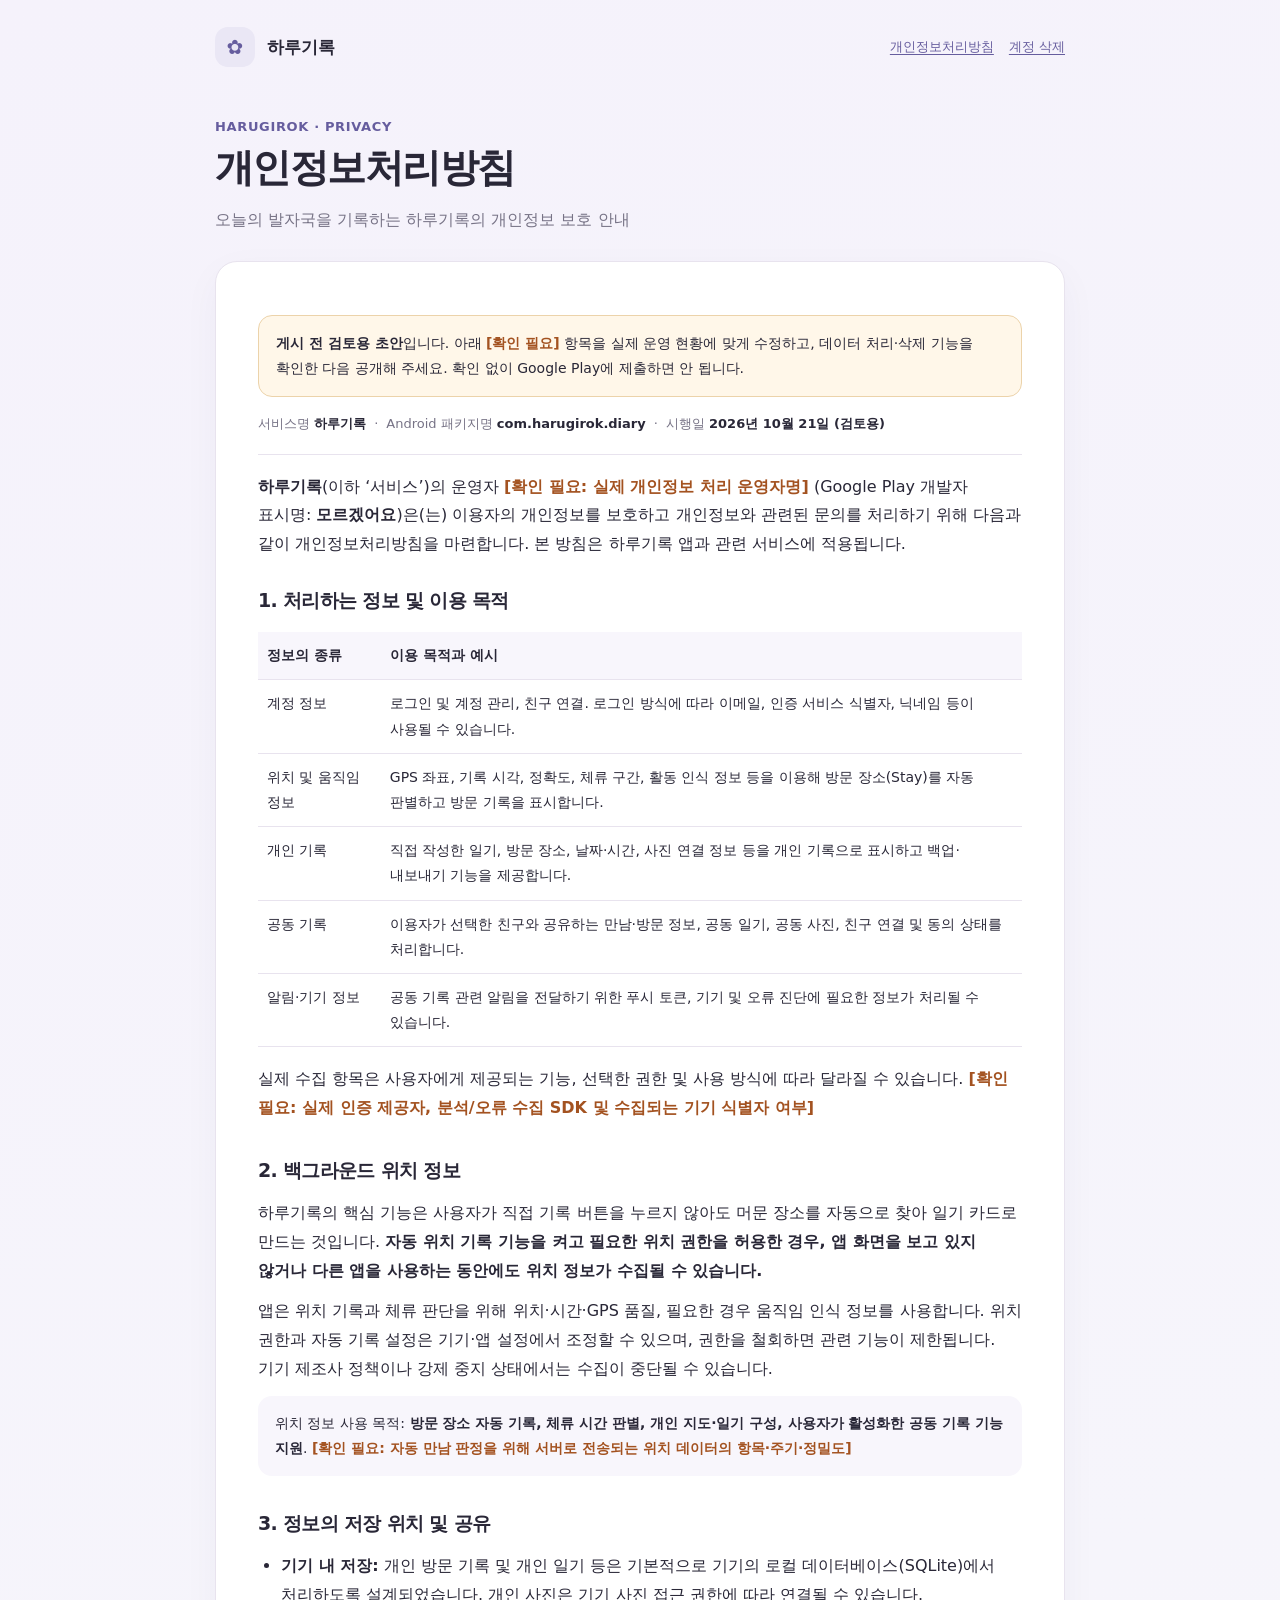
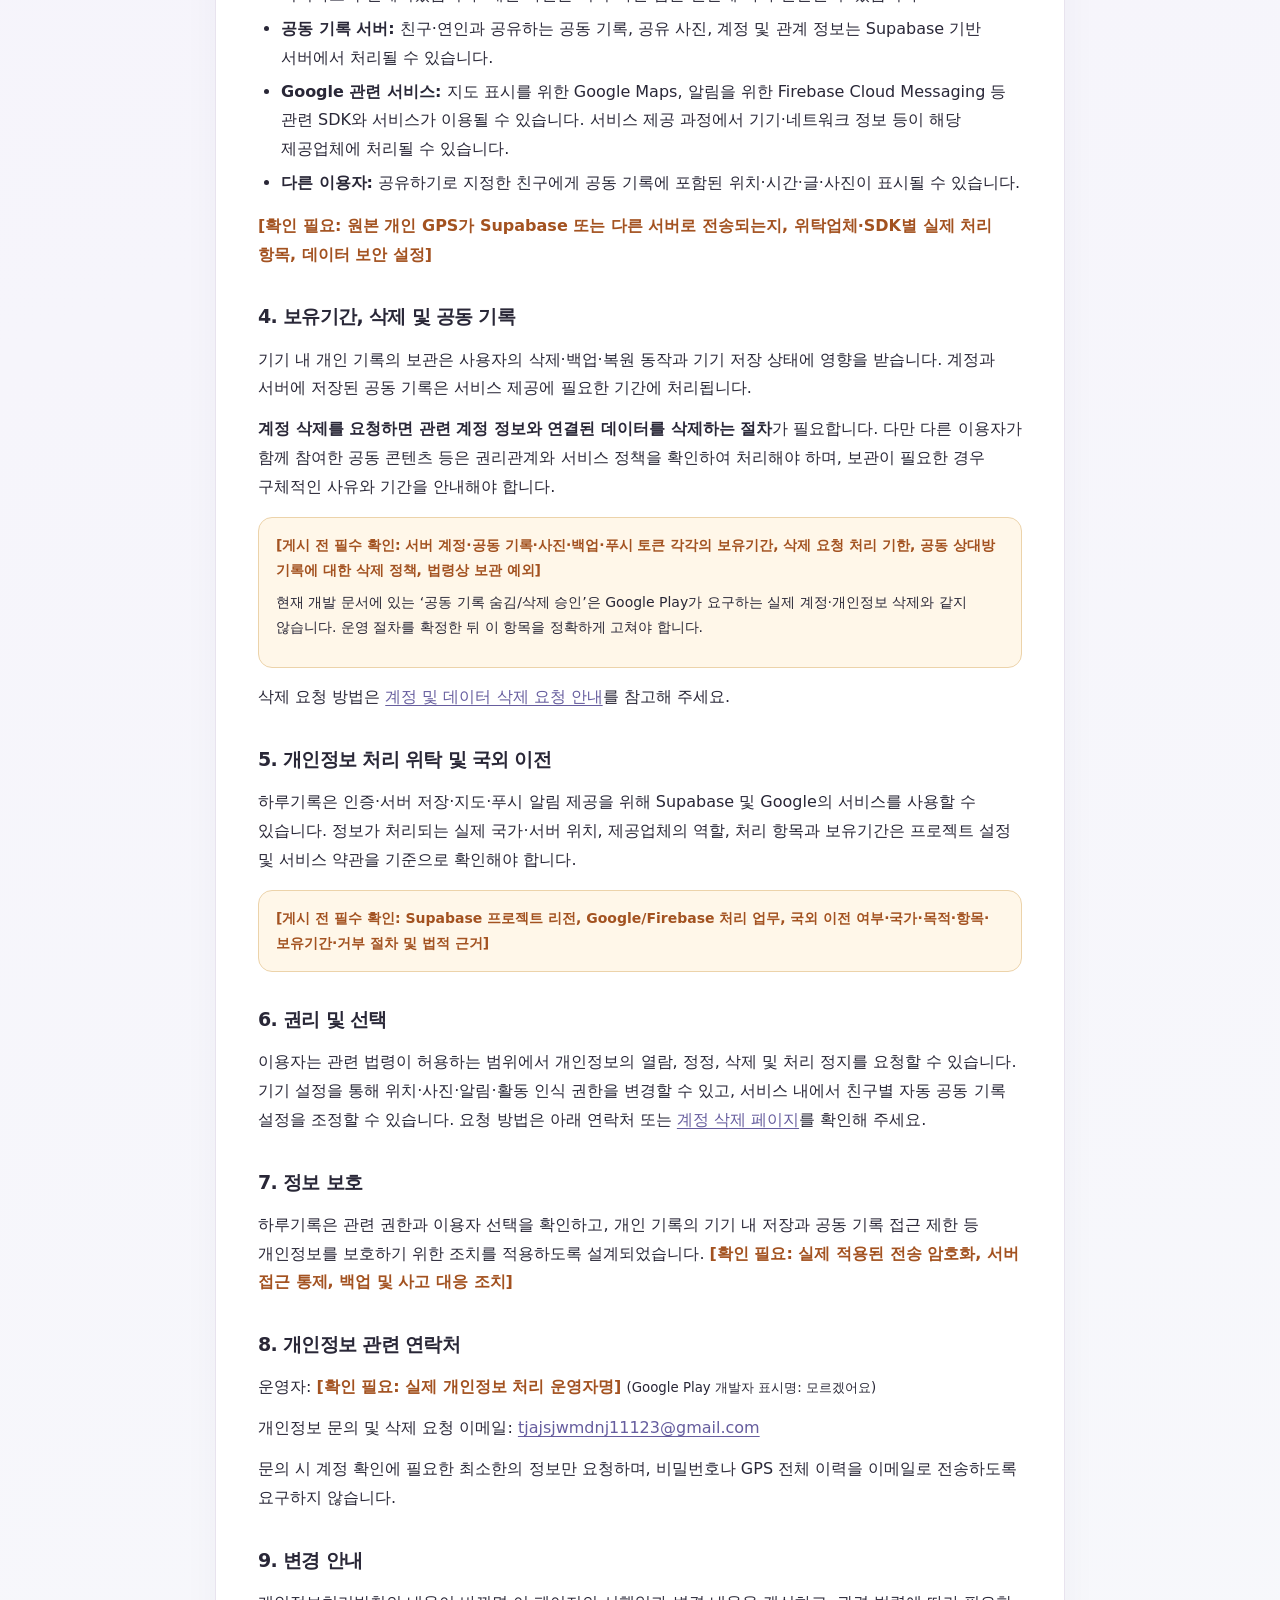
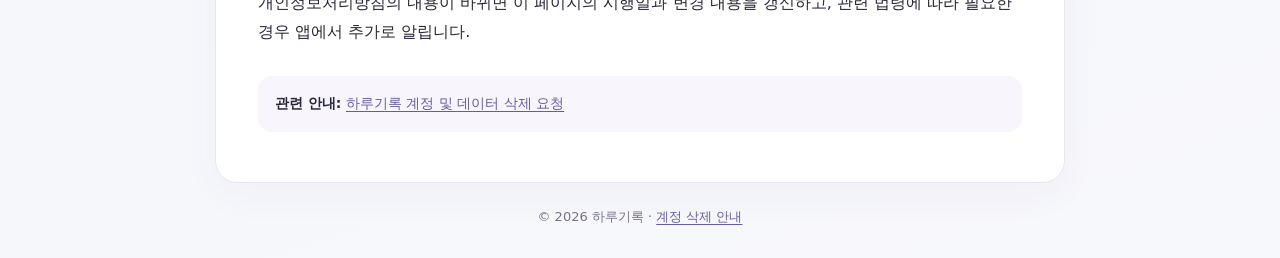
==== index.html @ b2244f90 "Add files via upload" ====
<!doctype html>
<html lang="ko">
<head>
<meta charset="utf-8"><meta name="viewport" content="width=device-width,initial-scale=1">
<meta name="robots" content="index,follow">
<meta name="description" content="하루기록 앱 개인정보처리방침: 자동 위치 기록, 일기, 사진 및 공동 기록에 관한 개인정보 처리 안내">
<title>개인정보처리방침 | 하루기록</title><link rel="stylesheet" href="style.css">
</head>
<body>
<div class="wrap">
<header class="top"><a class="brand" href="./"><span class="symbol">✿</span>하루기록</a><nav class="topnav" aria-label="페이지 이동"><a href="./">개인정보처리방침</a><a href="delete-account.html">계정 삭제</a></nav></header>
<div class="hero"><div class="eyebrow">HARUGIROK · PRIVACY</div><h1>개인정보처리방침</h1><p>오늘의 발자국을 기록하는 하루기록의 개인정보 보호 안내</p></div>
<main class="paper">
<div class="draft"><strong>게시 전 검토용 초안</strong>입니다. 아래 <span class="placeholder">[확인 필요]</span> 항목을 실제 운영 현황에 맞게 수정하고, 데이터 처리·삭제 기능을 확인한 다음 공개해 주세요. 확인 없이 Google Play에 제출하면 안 됩니다.</div>
<div class="info"><span>서비스명 <b>하루기록</b></span><span>·</span><span>Android 패키지명 <b>com.harugirok.diary</b></span><span>·</span><span>시행일 <b>2026년 10월 21일 (검토용)</b></span></div>
<p><strong>하루기록</strong>(이하 ‘서비스’)의 운영자 <span class="placeholder">[확인 필요: 실제 개인정보 처리 운영자명]</span> (Google Play 개발자 표시명: <strong>모르겠어요</strong>)은(는) 이용자의 개인정보를 보호하고 개인정보와 관련된 문의를 처리하기 위해 다음과 같이 개인정보처리방침을 마련합니다. 본 방침은 하루기록 앱과 관련 서비스에 적용됩니다.</p>
<section><h2>1. 처리하는 정보 및 이용 목적</h2><table><thead><tr><th>정보의 종류</th><th>이용 목적과 예시</th></tr></thead><tbody>
<tr><td>계정 정보</td><td>로그인 및 계정 관리, 친구 연결. 로그인 방식에 따라 이메일, 인증 서비스 식별자, 닉네임 등이 사용될 수 있습니다.</td></tr>
<tr><td>위치 및 움직임 정보</td><td>GPS 좌표, 기록 시각, 정확도, 체류 구간, 활동 인식 정보 등을 이용해 방문 장소(Stay)를 자동 판별하고 방문 기록을 표시합니다.</td></tr>
<tr><td>개인 기록</td><td>직접 작성한 일기, 방문 장소, 날짜·시간, 사진 연결 정보 등을 개인 기록으로 표시하고 백업·내보내기 기능을 제공합니다.</td></tr>
<tr><td>공동 기록</td><td>이용자가 선택한 친구와 공유하는 만남·방문 정보, 공동 일기, 공동 사진, 친구 연결 및 동의 상태를 처리합니다.</td></tr>
<tr><td>알림·기기 정보</td><td>공동 기록 관련 알림을 전달하기 위한 푸시 토큰, 기기 및 오류 진단에 필요한 정보가 처리될 수 있습니다.</td></tr>
</tbody></table>
<p>실제 수집 항목은 사용자에게 제공되는 기능, 선택한 권한 및 사용 방식에 따라 달라질 수 있습니다. <span class="placeholder">[확인 필요: 실제 인증 제공자, 분석/오류 수집 SDK 및 수집되는 기기 식별자 여부]</span></p></section>
<section><h2>2. 백그라운드 위치 정보</h2><p>하루기록의 핵심 기능은 사용자가 직접 기록 버튼을 누르지 않아도 머문 장소를 자동으로 찾아 일기 카드로 만드는 것입니다. <strong>자동 위치 기록 기능을 켜고 필요한 위치 권한을 허용한 경우, 앱 화면을 보고 있지 않거나 다른 앱을 사용하는 동안에도 위치 정보가 수집될 수 있습니다.</strong></p><p>앱은 위치 기록과 체류 판단을 위해 위치·시간·GPS 품질, 필요한 경우 움직임 인식 정보를 사용합니다. 위치 권한과 자동 기록 설정은 기기·앱 설정에서 조정할 수 있으며, 권한을 철회하면 관련 기능이 제한됩니다. 기기 제조사 정책이나 강제 중지 상태에서는 수집이 중단될 수 있습니다.</p><div class="note">위치 정보 사용 목적: <strong>방문 장소 자동 기록, 체류 시간 판별, 개인 지도·일기 구성, 사용자가 활성화한 공동 기록 기능 지원</strong>. <span class="placeholder">[확인 필요: 자동 만남 판정을 위해 서버로 전송되는 위치 데이터의 항목·주기·정밀도]</span></div></section>
<section><h2>3. 정보의 저장 위치 및 공유</h2><ul><li><strong>기기 내 저장:</strong> 개인 방문 기록 및 개인 일기 등은 기본적으로 기기의 로컬 데이터베이스(SQLite)에서 처리하도록 설계되었습니다. 개인 사진은 기기 사진 접근 권한에 따라 연결될 수 있습니다.</li><li><strong>공동 기록 서버:</strong> 친구·연인과 공유하는 공동 기록, 공유 사진, 계정 및 관계 정보는 Supabase 기반 서버에서 처리될 수 있습니다.</li><li><strong>Google 관련 서비스:</strong> 지도 표시를 위한 Google Maps, 알림을 위한 Firebase Cloud Messaging 등 관련 SDK와 서비스가 이용될 수 있습니다. 서비스 제공 과정에서 기기·네트워크 정보 등이 해당 제공업체에 처리될 수 있습니다.</li><li><strong>다른 이용자:</strong> 공유하기로 지정한 친구에게 공동 기록에 포함된 위치·시간·글·사진이 표시될 수 있습니다.</li></ul><p><span class="placeholder">[확인 필요: 원본 개인 GPS가 Supabase 또는 다른 서버로 전송되는지, 위탁업체·SDK별 실제 처리 항목, 데이터 보안 설정]</span></p></section>
<section><h2>4. 보유기간, 삭제 및 공동 기록</h2><p>기기 내 개인 기록의 보관은 사용자의 삭제·백업·복원 동작과 기기 저장 상태에 영향을 받습니다. 계정과 서버에 저장된 공동 기록은 서비스 제공에 필요한 기간에 처리됩니다.</p><p><strong>계정 삭제를 요청하면 관련 계정 정보와 연결된 데이터를 삭제하는 절차</strong>가 필요합니다. 다만 다른 이용자가 함께 참여한 공동 콘텐츠 등은 권리관계와 서비스 정책을 확인하여 처리해야 하며, 보관이 필요한 경우 구체적인 사유와 기간을 안내해야 합니다.</p><div class="draft"><span class="placeholder">[게시 전 필수 확인: 서버 계정·공동 기록·사진·백업·푸시 토큰 각각의 보유기간, 삭제 요청 처리 기한, 공동 상대방 기록에 대한 삭제 정책, 법령상 보관 예외]</span><p>현재 개발 문서에 있는 ‘공동 기록 숨김/삭제 승인’은 Google Play가 요구하는 실제 계정·개인정보 삭제와 같지 않습니다. 운영 절차를 확정한 뒤 이 항목을 정확하게 고쳐야 합니다.</p></div><p>삭제 요청 방법은 <a href="delete-account.html">계정 및 데이터 삭제 요청 안내</a>를 참고해 주세요.</p></section>
<section><h2>5. 개인정보 처리 위탁 및 국외 이전</h2><p>하루기록은 인증·서버 저장·지도·푸시 알림 제공을 위해 Supabase 및 Google의 서비스를 사용할 수 있습니다. 정보가 처리되는 실제 국가·서버 위치, 제공업체의 역할, 처리 항목과 보유기간은 프로젝트 설정 및 서비스 약관을 기준으로 확인해야 합니다.</p><div class="draft"><span class="placeholder">[게시 전 필수 확인: Supabase 프로젝트 리전, Google/Firebase 처리 업무, 국외 이전 여부·국가·목적·항목·보유기간·거부 절차 및 법적 근거]</span></div></section>
<section><h2>6. 권리 및 선택</h2><p>이용자는 관련 법령이 허용하는 범위에서 개인정보의 열람, 정정, 삭제 및 처리 정지를 요청할 수 있습니다. 기기 설정을 통해 위치·사진·알림·활동 인식 권한을 변경할 수 있고, 서비스 내에서 친구별 자동 공동 기록 설정을 조정할 수 있습니다. 요청 방법은 아래 연락처 또는 <a href="delete-account.html">계정 삭제 페이지</a>를 확인해 주세요.</p></section>
<section><h2>7. 정보 보호</h2><p>하루기록은 관련 권한과 이용자 선택을 확인하고, 개인 기록의 기기 내 저장과 공동 기록 접근 제한 등 개인정보를 보호하기 위한 조치를 적용하도록 설계되었습니다. <span class="placeholder">[확인 필요: 실제 적용된 전송 암호화, 서버 접근 통제, 백업 및 사고 대응 조치]</span></p></section>
<section><h2>8. 개인정보 관련 연락처</h2><p>운영자: <span class="placeholder">[확인 필요: 실제 개인정보 처리 운영자명]</span> <small>(Google Play 개발자 표시명: 모르겠어요)</small></p><p>개인정보 문의 및 삭제 요청 이메일: <a href="mailto:tjajsjwmdnj11123@gmail.com">tjajsjwmdnj11123@gmail.com</a></p><p>문의 시 계정 확인에 필요한 최소한의 정보만 요청하며, 비밀번호나 GPS 전체 이력을 이메일로 전송하도록 요구하지 않습니다.</p></section>
<section><h2>9. 변경 안내</h2><p>개인정보처리방침의 내용이 바뀌면 이 페이지의 시행일과 변경 내용을 갱신하고, 관련 법령에 따라 필요한 경우 앱에서 추가로 알립니다.</p></section>
<p class="note"><strong>관련 안내:</strong> <a href="delete-account.html">하루기록 계정 및 데이터 삭제 요청</a></p>
</main><footer class="footer">© 2026 하루기록 · <a href="delete-account.html">계정 삭제 안내</a></footer>
</div>
</body></html>
---- style.css ----
:root{color-scheme:light;--bg:#f4f2fb;--surface:#fff;--ink:#292737;--muted:#777386;--accent:#665d9e;--edge:#e8e3ee;--soft:#f8f6fc;--alert:#fff7e9}*{box-sizing:border-box}html{scroll-behavior:smooth}body{margin:0;background:linear-gradient(160deg,#f5f2fb,#f7f8fb);font:16px/1.8 system-ui,-apple-system,"Apple SD Gothic Neo","Malgun Gothic",sans-serif;color:var(--ink);word-break:keep-all}a{color:var(--accent);text-underline-offset:3px}a:hover{text-decoration-thickness:2px}.wrap{width:min(850px,calc(100% - 36px));margin:0 auto}.top{display:flex;align-items:center;justify-content:space-between;padding:27px 0 12px;gap:12px}.brand{display:flex;align-items:center;gap:12px;text-decoration:none;font-weight:750;color:var(--ink);font-size:17px}.symbol{display:grid;place-items:center;width:40px;height:40px;border-radius:13px;background:#eae7f5;color:var(--accent);font-size:20px}.topnav{font-size:13px;color:var(--muted);display:flex;gap:15px}.hero{padding:36px 0 26px}.eyebrow{font-size:13px;letter-spacing:.05em;font-weight:700;color:var(--accent);margin-bottom:5px}.hero h1{font-size:clamp(27px,5vw,39px);margin:0 0 12px;line-height:1.3;letter-spacing:-.04em}.hero p{color:var(--muted);margin:0}.paper{background:var(--surface);border:1px solid var(--edge);border-radius:22px;box-shadow:0 12px 38px #33335d0a;padding:38px 42px;margin-bottom:22px}.info{display:flex;align-items:baseline;gap:8px;flex-wrap:wrap;color:var(--muted);font-size:13px;border-bottom:1px solid var(--edge);padding-bottom:18px;margin-bottom:18px}.info b{color:var(--ink)}section{margin:24px 0 30px}section h2{margin:0 0 12px;font-size:19px;letter-spacing:-.035em}section h3{font-size:16px;margin:14px 0 5px}p{margin:7px 0 12px}ul,ol{padding-left:23px;margin:7px 0 14px}li{margin:5px 0}table{border-collapse:collapse;width:100%;font-size:14px;margin:15px 0 18px}th,td{border-bottom:1px solid var(--edge);padding:11px 9px;text-align:left;vertical-align:top}th{background:var(--soft)}.note{background:var(--soft);border-radius:14px;padding:15px 17px;font-size:14px}.draft{background:var(--alert);border:1px solid #ecd3aa;border-radius:14px;padding:15px 17px;font-size:14px;margin:15px 0}.placeholder{color:#a35220;font-weight:700}.action{display:inline-block;background:var(--accent);color:#fff;padding:12px 19px;border-radius:12px;text-decoration:none;font-size:15px;font-weight:700;margin:8px 0}.action:hover{background:#504782}.secondary{display:inline-block;color:var(--accent);padding:12px 0;font-weight:650}.footer{text-align:center;color:var(--muted);font-size:13px;padding:0 0 30px}@media(max-width:600px){.paper{padding:24px 20px;border-radius:18px}.hero{padding:27px 0 20px}.topnav{gap:10px;font-size:12px}table{font-size:13px}th,td{padding:8px 6px}}
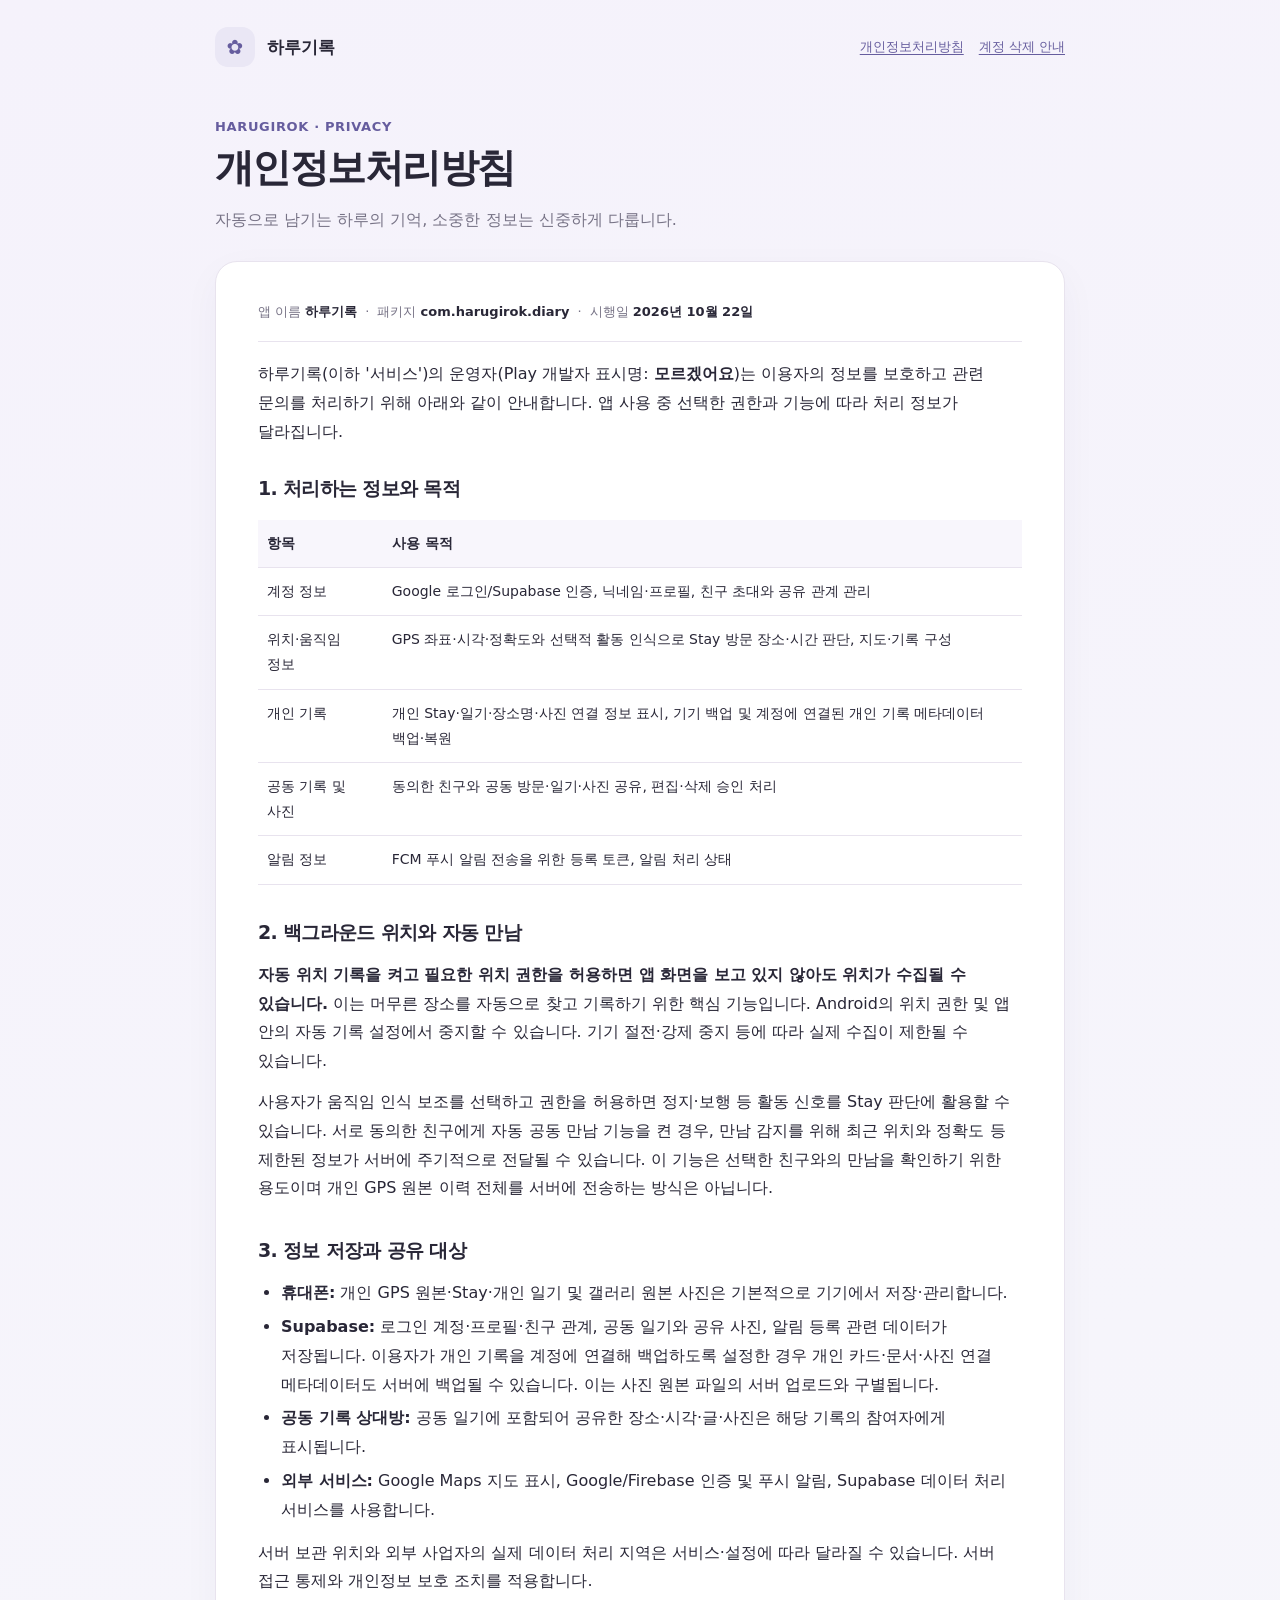
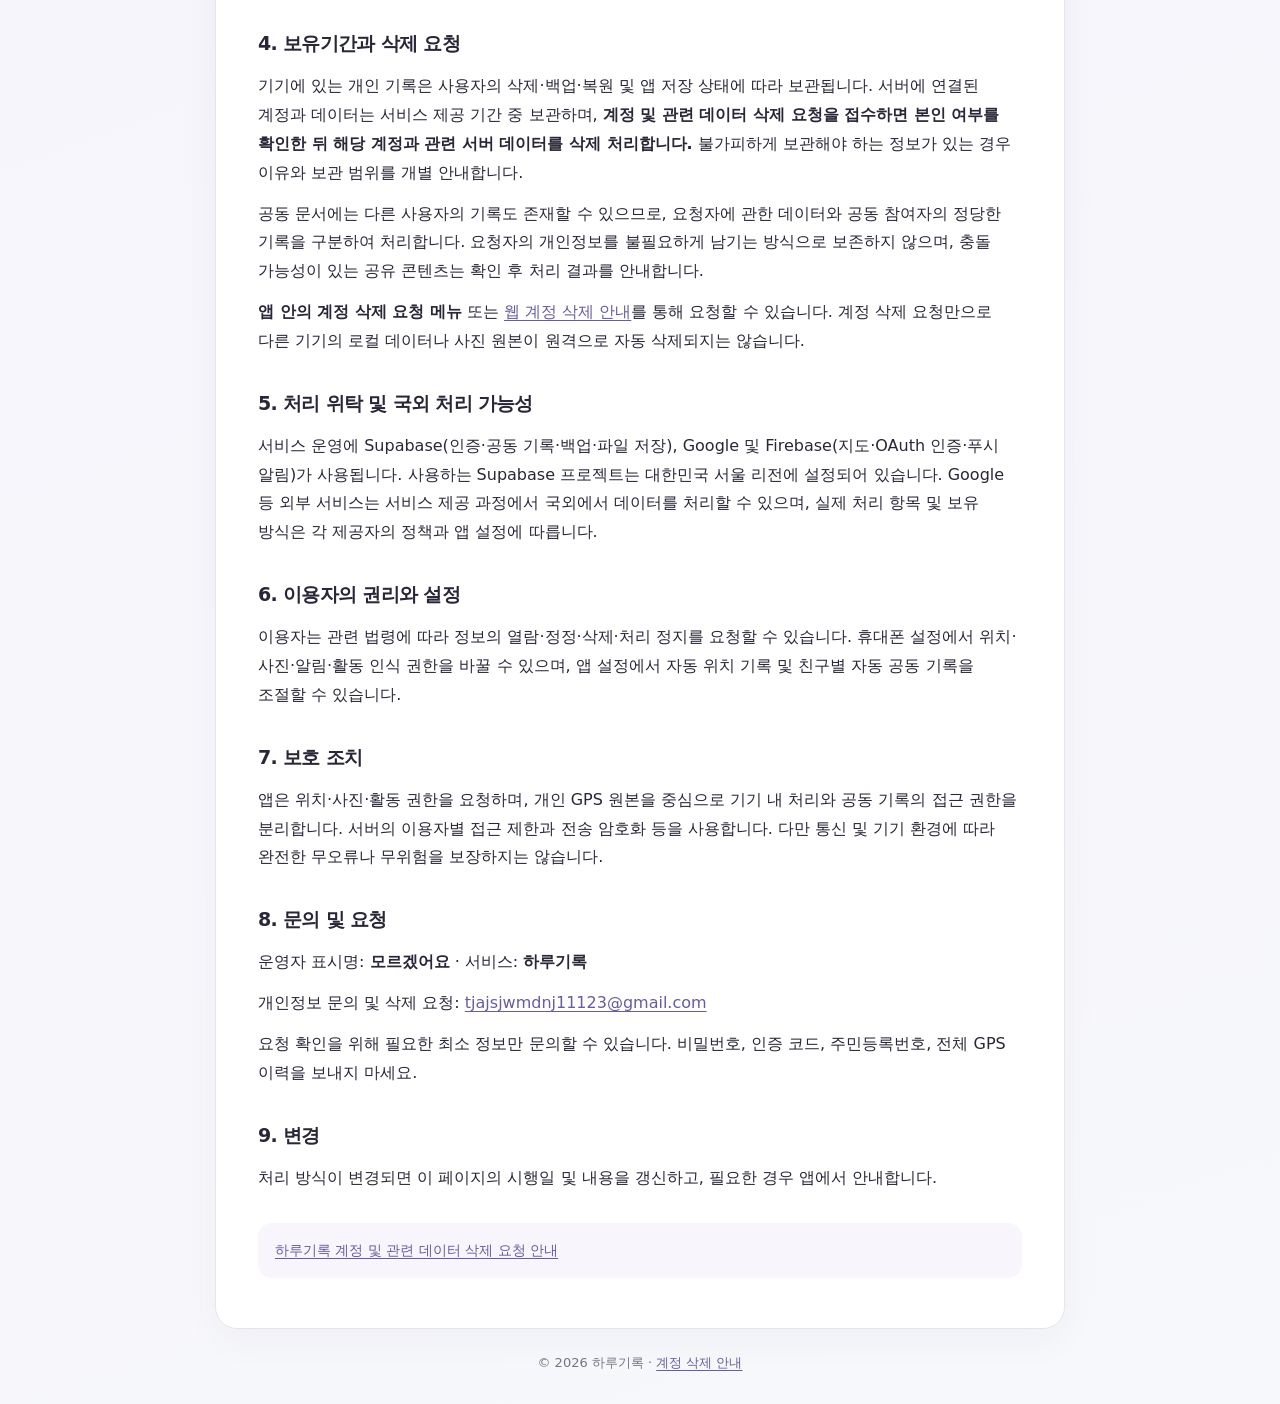
==== commit 5c55bff7: "Add files via upload" ====
--- a/index.html
+++ b/index.html
@@ -1,36 +1,39 @@
 <!doctype html>
-<html lang="ko">
-<head>
-<meta charset="utf-8"><meta name="viewport" content="width=device-width,initial-scale=1">
-<meta name="robots" content="index,follow">
-<meta name="description" content="하루기록 앱 개인정보처리방침: 자동 위치 기록, 일기, 사진 및 공동 기록에 관한 개인정보 처리 안내">
-<title>개인정보처리방침 | 하루기록</title><link rel="stylesheet" href="style.css">
-</head>
-<body>
-<div class="wrap">
-<header class="top"><a class="brand" href="./"><span class="symbol">✿</span>하루기록</a><nav class="topnav" aria-label="페이지 이동"><a href="./">개인정보처리방침</a><a href="delete-account.html">계정 삭제</a></nav></header>
-<div class="hero"><div class="eyebrow">HARUGIROK · PRIVACY</div><h1>개인정보처리방침</h1><p>오늘의 발자국을 기록하는 하루기록의 개인정보 보호 안내</p></div>
+<html lang="ko"><head><meta charset="utf-8"><meta name="viewport" content="width=device-width,initial-scale=1"><meta name="robots" content="index,follow"><meta name="description" content="하루기록 개인정보처리방침: 자동 위치 기록, 개인 기록 백업, 공동 기록 및 계정 삭제"><title>개인정보처리방침 | 하루기록</title><link rel="stylesheet" href="style.css"></head>
+<body><div class="wrap">
+<header class="top"><a class="brand" href="./"><span class="symbol">✿</span>하루기록</a><nav class="topnav" aria-label="페이지 이동"><a href="./">개인정보처리방침</a><a href="delete-account.html">계정 삭제 안내</a></nav></header>
+<div class="hero"><div class="eyebrow">HARUGIROK · PRIVACY</div><h1>개인정보처리방침</h1><p>자동으로 남기는 하루의 기억, 소중한 정보는 신중하게 다룹니다.</p></div>
 <main class="paper">
-<div class="draft"><strong>게시 전 검토용 초안</strong>입니다. 아래 <span class="placeholder">[확인 필요]</span> 항목을 실제 운영 현황에 맞게 수정하고, 데이터 처리·삭제 기능을 확인한 다음 공개해 주세요. 확인 없이 Google Play에 제출하면 안 됩니다.</div>
-<div class="info"><span>서비스명 <b>하루기록</b></span><span>·</span><span>Android 패키지명 <b>com.harugirok.diary</b></span><span>·</span><span>시행일 <b>2026년 10월 21일 (검토용)</b></span></div>
-<p><strong>하루기록</strong>(이하 ‘서비스’)의 운영자 <span class="placeholder">[확인 필요: 실제 개인정보 처리 운영자명]</span> (Google Play 개발자 표시명: <strong>모르겠어요</strong>)은(는) 이용자의 개인정보를 보호하고 개인정보와 관련된 문의를 처리하기 위해 다음과 같이 개인정보처리방침을 마련합니다. 본 방침은 하루기록 앱과 관련 서비스에 적용됩니다.</p>
-<section><h2>1. 처리하는 정보 및 이용 목적</h2><table><thead><tr><th>정보의 종류</th><th>이용 목적과 예시</th></tr></thead><tbody>
-<tr><td>계정 정보</td><td>로그인 및 계정 관리, 친구 연결. 로그인 방식에 따라 이메일, 인증 서비스 식별자, 닉네임 등이 사용될 수 있습니다.</td></tr>
-<tr><td>위치 및 움직임 정보</td><td>GPS 좌표, 기록 시각, 정확도, 체류 구간, 활동 인식 정보 등을 이용해 방문 장소(Stay)를 자동 판별하고 방문 기록을 표시합니다.</td></tr>
-<tr><td>개인 기록</td><td>직접 작성한 일기, 방문 장소, 날짜·시간, 사진 연결 정보 등을 개인 기록으로 표시하고 백업·내보내기 기능을 제공합니다.</td></tr>
-<tr><td>공동 기록</td><td>이용자가 선택한 친구와 공유하는 만남·방문 정보, 공동 일기, 공동 사진, 친구 연결 및 동의 상태를 처리합니다.</td></tr>
-<tr><td>알림·기기 정보</td><td>공동 기록 관련 알림을 전달하기 위한 푸시 토큰, 기기 및 오류 진단에 필요한 정보가 처리될 수 있습니다.</td></tr>
-</tbody></table>
-<p>실제 수집 항목은 사용자에게 제공되는 기능, 선택한 권한 및 사용 방식에 따라 달라질 수 있습니다. <span class="placeholder">[확인 필요: 실제 인증 제공자, 분석/오류 수집 SDK 및 수집되는 기기 식별자 여부]</span></p></section>
-<section><h2>2. 백그라운드 위치 정보</h2><p>하루기록의 핵심 기능은 사용자가 직접 기록 버튼을 누르지 않아도 머문 장소를 자동으로 찾아 일기 카드로 만드는 것입니다. <strong>자동 위치 기록 기능을 켜고 필요한 위치 권한을 허용한 경우, 앱 화면을 보고 있지 않거나 다른 앱을 사용하는 동안에도 위치 정보가 수집될 수 있습니다.</strong></p><p>앱은 위치 기록과 체류 판단을 위해 위치·시간·GPS 품질, 필요한 경우 움직임 인식 정보를 사용합니다. 위치 권한과 자동 기록 설정은 기기·앱 설정에서 조정할 수 있으며, 권한을 철회하면 관련 기능이 제한됩니다. 기기 제조사 정책이나 강제 중지 상태에서는 수집이 중단될 수 있습니다.</p><div class="note">위치 정보 사용 목적: <strong>방문 장소 자동 기록, 체류 시간 판별, 개인 지도·일기 구성, 사용자가 활성화한 공동 기록 기능 지원</strong>. <span class="placeholder">[확인 필요: 자동 만남 판정을 위해 서버로 전송되는 위치 데이터의 항목·주기·정밀도]</span></div></section>
-<section><h2>3. 정보의 저장 위치 및 공유</h2><ul><li><strong>기기 내 저장:</strong> 개인 방문 기록 및 개인 일기 등은 기본적으로 기기의 로컬 데이터베이스(SQLite)에서 처리하도록 설계되었습니다. 개인 사진은 기기 사진 접근 권한에 따라 연결될 수 있습니다.</li><li><strong>공동 기록 서버:</strong> 친구·연인과 공유하는 공동 기록, 공유 사진, 계정 및 관계 정보는 Supabase 기반 서버에서 처리될 수 있습니다.</li><li><strong>Google 관련 서비스:</strong> 지도 표시를 위한 Google Maps, 알림을 위한 Firebase Cloud Messaging 등 관련 SDK와 서비스가 이용될 수 있습니다. 서비스 제공 과정에서 기기·네트워크 정보 등이 해당 제공업체에 처리될 수 있습니다.</li><li><strong>다른 이용자:</strong> 공유하기로 지정한 친구에게 공동 기록에 포함된 위치·시간·글·사진이 표시될 수 있습니다.</li></ul><p><span class="placeholder">[확인 필요: 원본 개인 GPS가 Supabase 또는 다른 서버로 전송되는지, 위탁업체·SDK별 실제 처리 항목, 데이터 보안 설정]</span></p></section>
-<section><h2>4. 보유기간, 삭제 및 공동 기록</h2><p>기기 내 개인 기록의 보관은 사용자의 삭제·백업·복원 동작과 기기 저장 상태에 영향을 받습니다. 계정과 서버에 저장된 공동 기록은 서비스 제공에 필요한 기간에 처리됩니다.</p><p><strong>계정 삭제를 요청하면 관련 계정 정보와 연결된 데이터를 삭제하는 절차</strong>가 필요합니다. 다만 다른 이용자가 함께 참여한 공동 콘텐츠 등은 권리관계와 서비스 정책을 확인하여 처리해야 하며, 보관이 필요한 경우 구체적인 사유와 기간을 안내해야 합니다.</p><div class="draft"><span class="placeholder">[게시 전 필수 확인: 서버 계정·공동 기록·사진·백업·푸시 토큰 각각의 보유기간, 삭제 요청 처리 기한, 공동 상대방 기록에 대한 삭제 정책, 법령상 보관 예외]</span><p>현재 개발 문서에 있는 ‘공동 기록 숨김/삭제 승인’은 Google Play가 요구하는 실제 계정·개인정보 삭제와 같지 않습니다. 운영 절차를 확정한 뒤 이 항목을 정확하게 고쳐야 합니다.</p></div><p>삭제 요청 방법은 <a href="delete-account.html">계정 및 데이터 삭제 요청 안내</a>를 참고해 주세요.</p></section>
-<section><h2>5. 개인정보 처리 위탁 및 국외 이전</h2><p>하루기록은 인증·서버 저장·지도·푸시 알림 제공을 위해 Supabase 및 Google의 서비스를 사용할 수 있습니다. 정보가 처리되는 실제 국가·서버 위치, 제공업체의 역할, 처리 항목과 보유기간은 프로젝트 설정 및 서비스 약관을 기준으로 확인해야 합니다.</p><div class="draft"><span class="placeholder">[게시 전 필수 확인: Supabase 프로젝트 리전, Google/Firebase 처리 업무, 국외 이전 여부·국가·목적·항목·보유기간·거부 절차 및 법적 근거]</span></div></section>
-<section><h2>6. 권리 및 선택</h2><p>이용자는 관련 법령이 허용하는 범위에서 개인정보의 열람, 정정, 삭제 및 처리 정지를 요청할 수 있습니다. 기기 설정을 통해 위치·사진·알림·활동 인식 권한을 변경할 수 있고, 서비스 내에서 친구별 자동 공동 기록 설정을 조정할 수 있습니다. 요청 방법은 아래 연락처 또는 <a href="delete-account.html">계정 삭제 페이지</a>를 확인해 주세요.</p></section>
-<section><h2>7. 정보 보호</h2><p>하루기록은 관련 권한과 이용자 선택을 확인하고, 개인 기록의 기기 내 저장과 공동 기록 접근 제한 등 개인정보를 보호하기 위한 조치를 적용하도록 설계되었습니다. <span class="placeholder">[확인 필요: 실제 적용된 전송 암호화, 서버 접근 통제, 백업 및 사고 대응 조치]</span></p></section>
-<section><h2>8. 개인정보 관련 연락처</h2><p>운영자: <span class="placeholder">[확인 필요: 실제 개인정보 처리 운영자명]</span> <small>(Google Play 개발자 표시명: 모르겠어요)</small></p><p>개인정보 문의 및 삭제 요청 이메일: <a href="mailto:tjajsjwmdnj11123@gmail.com">tjajsjwmdnj11123@gmail.com</a></p><p>문의 시 계정 확인에 필요한 최소한의 정보만 요청하며, 비밀번호나 GPS 전체 이력을 이메일로 전송하도록 요구하지 않습니다.</p></section>
-<section><h2>9. 변경 안내</h2><p>개인정보처리방침의 내용이 바뀌면 이 페이지의 시행일과 변경 내용을 갱신하고, 관련 법령에 따라 필요한 경우 앱에서 추가로 알립니다.</p></section>
-<p class="note"><strong>관련 안내:</strong> <a href="delete-account.html">하루기록 계정 및 데이터 삭제 요청</a></p>
+<div class="info"><span>앱 이름 <b>하루기록</b></span><span>·</span><span>패키지 <b>com.harugirok.diary</b></span><span>·</span><span>시행일 <b>2026년 10월 22일</b></span></div>
+<p>하루기록(이하 '서비스')의 운영자(Play 개발자 표시명: <strong>모르겠어요</strong>)는 이용자의 정보를 보호하고 관련 문의를 처리하기 위해 아래와 같이 안내합니다. 앱 사용 중 선택한 권한과 기능에 따라 처리 정보가 달라집니다.</p>
+<section><h2>1. 처리하는 정보와 목적</h2><table><thead><tr><th>항목</th><th>사용 목적</th></tr></thead><tbody>
+<tr><td>계정 정보</td><td>Google 로그인/Supabase 인증, 닉네임·프로필, 친구 초대와 공유 관계 관리</td></tr>
+<tr><td>위치·움직임 정보</td><td>GPS 좌표·시각·정확도와 선택적 활동 인식으로 Stay 방문 장소·시간 판단, 지도·기록 구성</td></tr>
+<tr><td>개인 기록</td><td>개인 Stay·일기·장소명·사진 연결 정보 표시, 기기 백업 및 계정에 연결된 개인 기록 메타데이터 백업·복원</td></tr>
+<tr><td>공동 기록 및 사진</td><td>동의한 친구와 공동 방문·일기·사진 공유, 편집·삭제 승인 처리</td></tr>
+<tr><td>알림 정보</td><td>FCM 푸시 알림 전송을 위한 등록 토큰, 알림 처리 상태</td></tr>
+</tbody></table></section>
+<section><h2>2. 백그라운드 위치와 자동 만남</h2>
+<p><strong>자동 위치 기록을 켜고 필요한 위치 권한을 허용하면 앱 화면을 보고 있지 않아도 위치가 수집될 수 있습니다.</strong> 이는 머무른 장소를 자동으로 찾고 기록하기 위한 핵심 기능입니다. Android의 위치 권한 및 앱 안의 자동 기록 설정에서 중지할 수 있습니다. 기기 절전·강제 중지 등에 따라 실제 수집이 제한될 수 있습니다.</p>
+<p>사용자가 움직임 인식 보조를 선택하고 권한을 허용하면 정지·보행 등 활동 신호를 Stay 판단에 활용할 수 있습니다. 서로 동의한 친구에게 자동 공동 만남 기능을 켠 경우, 만남 감지를 위해 최근 위치와 정확도 등 제한된 정보가 서버에 주기적으로 전달될 수 있습니다. 이 기능은 선택한 친구와의 만남을 확인하기 위한 용도이며 개인 GPS 원본 이력 전체를 서버에 전송하는 방식은 아닙니다.</p>
+</section>
+<section><h2>3. 정보 저장과 공유 대상</h2><ul>
+<li><strong>휴대폰:</strong> 개인 GPS 원본·Stay·개인 일기 및 갤러리 원본 사진은 기본적으로 기기에서 저장·관리합니다.</li>
+<li><strong>Supabase:</strong> 로그인 계정·프로필·친구 관계, 공동 일기와 공유 사진, 알림 등록 관련 데이터가 저장됩니다. 이용자가 개인 기록을 계정에 연결해 백업하도록 설정한 경우 개인 카드·문서·사진 연결 메타데이터도 서버에 백업될 수 있습니다. 이는 사진 원본 파일의 서버 업로드와 구별됩니다.</li>
+<li><strong>공동 기록 상대방:</strong> 공동 일기에 포함되어 공유한 장소·시각·글·사진은 해당 기록의 참여자에게 표시됩니다.</li>
+<li><strong>외부 서비스:</strong> Google Maps 지도 표시, Google/Firebase 인증 및 푸시 알림, Supabase 데이터 처리 서비스를 사용합니다.</li>
+</ul><p>서버 보관 위치와 외부 사업자의 실제 데이터 처리 지역은 서비스·설정에 따라 달라질 수 있습니다. 서버 접근 통제와 개인정보 보호 조치를 적용합니다.</p></section>
+<section><h2>4. 보유기간과 삭제 요청</h2>
+<p>기기에 있는 개인 기록은 사용자의 삭제·백업·복원 및 앱 저장 상태에 따라 보관됩니다. 서버에 연결된 계정과 데이터는 서비스 제공 기간 중 보관하며, <strong>계정 및 관련 데이터 삭제 요청을 접수하면 본인 여부를 확인한 뒤 해당 계정과 관련 서버 데이터를 삭제 처리합니다.</strong> 불가피하게 보관해야 하는 정보가 있는 경우 이유와 보관 범위를 개별 안내합니다.</p>
+<p>공동 문서에는 다른 사용자의 기록도 존재할 수 있으므로, 요청자에 관한 데이터와 공동 참여자의 정당한 기록을 구분하여 처리합니다. 요청자의 개인정보를 불필요하게 남기는 방식으로 보존하지 않으며, 충돌 가능성이 있는 공유 콘텐츠는 확인 후 처리 결과를 안내합니다.</p>
+<p><strong>앱 안의 계정 삭제 요청 메뉴</strong> 또는 <a href="delete-account.html">웹 계정 삭제 안내</a>를 통해 요청할 수 있습니다. 계정 삭제 요청만으로 다른 기기의 로컬 데이터나 사진 원본이 원격으로 자동 삭제되지는 않습니다.</p></section>
+<section><h2>5. 처리 위탁 및 국외 처리 가능성</h2>
+<p>서비스 운영에 Supabase(인증·공동 기록·백업·파일 저장), Google 및 Firebase(지도·OAuth 인증·푸시 알림)가 사용됩니다. 사용하는 Supabase 프로젝트는 대한민국 서울 리전에 설정되어 있습니다. Google 등 외부 서비스는 서비스 제공 과정에서 국외에서 데이터를 처리할 수 있으며, 실제 처리 항목 및 보유 방식은 각 제공자의 정책과 앱 설정에 따릅니다.</p></section>
+<section><h2>6. 이용자의 권리와 설정</h2>
+<p>이용자는 관련 법령에 따라 정보의 열람·정정·삭제·처리 정지를 요청할 수 있습니다. 휴대폰 설정에서 위치·사진·알림·활동 인식 권한을 바꿀 수 있으며, 앱 설정에서 자동 위치 기록 및 친구별 자동 공동 기록을 조절할 수 있습니다.</p></section>
+<section><h2>7. 보호 조치</h2><p>앱은 위치·사진·활동 권한을 요청하며, 개인 GPS 원본을 중심으로 기기 내 처리와 공동 기록의 접근 권한을 분리합니다. 서버의 이용자별 접근 제한과 전송 암호화 등을 사용합니다. 다만 통신 및 기기 환경에 따라 완전한 무오류나 무위험을 보장하지는 않습니다.</p></section>
+<section><h2>8. 문의 및 요청</h2><p>운영자 표시명: <strong>모르겠어요</strong> · 서비스: <strong>하루기록</strong></p><p>개인정보 문의 및 삭제 요청: <a href="mailto:tjajsjwmdnj11123@gmail.com">tjajsjwmdnj11123@gmail.com</a></p><p>요청 확인을 위해 필요한 최소 정보만 문의할 수 있습니다. 비밀번호, 인증 코드, 주민등록번호, 전체 GPS 이력을 보내지 마세요.</p></section>
+<section><h2>9. 변경</h2><p>처리 방식이 변경되면 이 페이지의 시행일 및 내용을 갱신하고, 필요한 경우 앱에서 안내합니다.</p></section>
+<p class="note"><a href="delete-account.html">하루기록 계정 및 관련 데이터 삭제 요청 안내</a></p>
 </main><footer class="footer">© 2026 하루기록 · <a href="delete-account.html">계정 삭제 안내</a></footer>
-</div>
-</body></html>
+</div></body></html>
